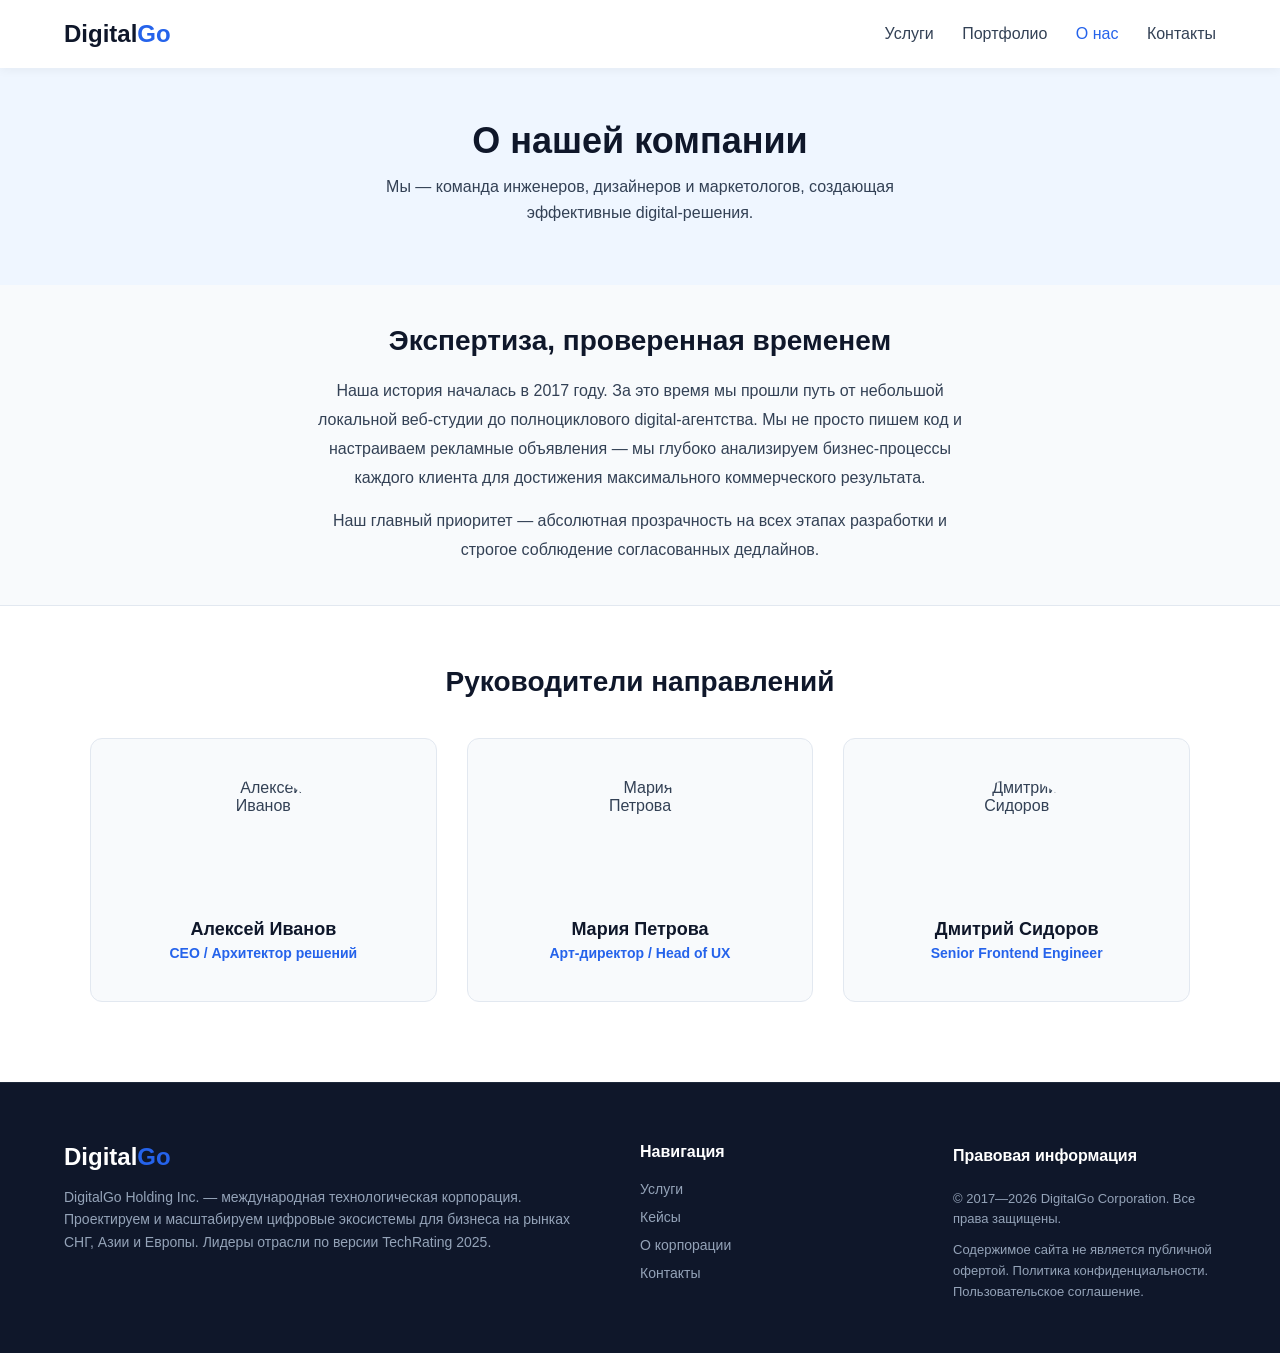
==== about.html @ 2d64a3ae "feat: complete responsive multipage digital agency website" ====
<!DOCTYPE html>
<html lang="ru">
<head>
    <meta charset="UTF-8">
    <meta name="viewport" content="width=device-width, initial-scale=1.0">
    <title>Digital Agency | О команде и ценностях</title>
    <link rel="stylesheet" href="style.css">
</head>
<body>

    <!-- Навигация -->
    <header class="header">
        <a href="index.html" class="logo">Digital<span>Go</span></a>
        <nav class="nav">
            <a href="services.html">Услуги</a>
            <a href="portfolio.html">Портфолио</a>
            <a href="about.html" class="active">О нас</a>
            <a href="contacts.html">Контакты</a>
        </nav>
        <button class="burger" aria-label="Открыть меню"><span></span></button>
    </header>

    <main class="about-page">
        <section class="page-header">
            <h1>О нашей компании</h1>
            <p>Мы — команда инженеров, дизайнеров и маркетологов, создающая эффективные digital-решения.</p>
        </section>

        <!-- Текстовый блок с описанием -->
        <section class="about-info">
            <div class="info-text animate-fade">
                <h2>Экспертиза, проверенная временем</h2>
                <p>Наша история началась в 2017 году. За это время мы прошли путь от небольшой локальной веб-студии до полноциклового digital-агентства. Мы не просто пишем код и настраиваем рекламные объявления — мы глубоко анализируем бизнес-процессы каждого клиента для достижения максимального коммерческого результата.</p>
                <p>Наш главный приоритет — абсолютная прозрачность на всех этапах разработки и строгое соблюдение согласованных дедлайнов.</p>
            </div>
        </section>

        <!-- Блок команды -->
        <section class="team-section">
            <h2>Руководители направлений</h2>
            <div class="team-grid">
                <div class="team-card animate-fade visible">
                    <!-- Заменили div на img и указали путь к фото Алексея -->
                    <img src="https://avatars.mds.yandex.net/i?id=b27d1eb8c3ea9305dc50652d48269d4f9980d5d7-5521534-images-thumbs&n=13" alt="Алексей Иванов" class="team-avatar">
                    <h3>Алексей Иванов</h3>
                    <p>CEO / Архитектор решений</p>
                </div>
                <div class="team-card animate-fade visible">
                    <!-- Заменили div на img и указали путь к фото Марии -->
                    <img src="https://avatars.mds.yandex.net/i?id=34ebe3a2cf95ca1481354c273bfdea820b0a8333-4821100-images-thumbs&n=13" alt="Мария Петрова" class="team-avatar">
                    <h3>Мария Петрова</h3>
                    <p>Арт-директор / Head of UX</p>
                </div>
                <div class="team-card animate-fade visible">
                    <!-- Заменили div на img и указали путь к фото Дмитрия -->
                    <img src="https://avatars.mds.yandex.net/i?id=fb55b5ff623a181c950afc9bd026b73d312f6848-4237635-images-thumbs&n=13" alt="Дмитрий Сидоров" class="team-avatar">
                    <h3>Дмитрий Сидоров</h3>
                    <p>Senior Frontend Engineer</p>
                </div>
            </div>
        </section>

    </main>

        <!-- Подвал сайта (Футер) -->
    <footer class="footer">
        <div class="footer-container">
            <div class="footer-brand">
                <a href="index.html" class="logo">Digital<span>Go</span></a>
                <p>DigitalGo Holding Inc. — международная технологическая корпорация. Проектируем и масштабируем цифровые экосистемы для бизнеса на рынках СНГ, Азии и Европы. Лидеры отрасли по версии TechRating 2025.</p>
            </div>
            <div class="footer-links">
                <h4>Навигация</h4>
                <a href="services.html">Услуги</a>
                <a href="portfolio.html">Кейсы</a>
                <a href="about.html">О корпорации</a>
                <a href="contacts.html">Контакты</a>
            </div>
            <div class="footer-legal">
                <h4>Правовая информация</h4>
                <p>© 2017—2026 DigitalGo Corporation. Все права защищены.</p>
                <p>Содержимое сайта не является публичной офертой. Политика конфиденциальности. Пользовательское соглашение.</p>
            </div>
        </div>
    </footer>

    <script src="script.js"></script>
</body>
</html>
---- style.css ----
:root {
    --primary: #2563eb;
    --dark: #0f172a;
    --light: #f8fafc;
    --text: #334155;
    --error: #ef4444;
    --transition: all 0.3s ease;
}

* {
    box-sizing: border-box;
    margin: 0;
    padding: 0;
    font-family: 'Segoe UI', Tahoma, Geneva, Verdana, sans-serif;
}

body {
    background: var(--light);
    color: var(--text);
    overflow-x: hidden;
}

/* ==========================================================================
   1. ОБЩИЕ КОМПОНЕНТЫ И ХЕДЕР (Для всех страниц)
   ========================================================================== */
.header {
    display: flex;
    justify-content: space-between;
    align-items: center;
    padding: 20px 5%;
    background: #fff;
    box-shadow: 0 2px 10px rgba(0,0,0,0.05);
    position: fixed;
    width: 100%;
    top: 0;
    left: 0;
    z-index: 1000;
}

.logo {
    font-size: 24px;
    font-weight: 700;
    color: var(--dark);
    text-decoration: none;
}

.logo span { color: var(--primary); }

.nav a {
    margin-left: 24px;
    text-decoration: none;
    color: var(--text);
    font-weight: 500;
    transition: var(--transition);
}

.nav a:hover, .nav a.active { color: var(--primary); }

.burger {
    display: none;
    background: none;
    border: none;
    cursor: pointer;
}

/* Общая обертка внутренних страниц для компенсации фиксированного хедера */
.page-wrapper {
    padding-top: 75px;
    min-height: 100vh;
}

/* Общая шапка для внутренних страниц (Услуги, Портфолио, О нас, Контакты) */
.page-header {
    text-align: center;
    padding: 120px 5% 60px; /* Увеличили верхний отступ, чтобы текст ушел из-под шапки */
    background: #eff6ff;
    margin-bottom: 40px;
}

.page-header h1 { font-size: 36px; color: var(--dark); margin-bottom: 12px; }
.page-header p { font-size: 16px; max-width: 600px; margin: 0 auto; color: var(--text); line-height: 1.6; }

/* Общие стили для интерактивных кнопок */
.btn {
    display: inline-block;
    padding: 14px 28px;
    background: var(--primary);
    color: #fff;
    text-decoration: none;
    border-radius: 8px;
    border: none;
    font-weight: 600;
    cursor: pointer;
    font-size: 15px;
    transition: var(--transition);
    text-align: center;
}

.btn:hover { opacity: 0.95; transform: translateY(-1px); }
.btn-outline { background: transparent; border: 2px solid var(--primary); color: var(--primary); }
.btn-outline:hover { background: var(--primary); color: #fff; }
.btn-block { width: 100%; }

/* Базовые классы анимации скролла */
.animate-fade {
    opacity: 0;
    transform: translateY(20px);
    transition: opacity 0.6s ease, transform 0.6s ease;
}

.animate-fade.visible {
    opacity: 1;
    transform: translateY(0);
}

/* ==========================================================================
   2. СТИЛИ ГЛАВНОЙ СТРАНИЦЫ (index.html)
   ========================================================================== */
.hero {
    height: calc(100vh - 75px);
    margin-top: 75px;
    display: flex;
    align-items: center;
    padding: 0 5%;
    background: linear-gradient(135deg, #eff6ff 0%, #dbeafe 100%);
}

.hero-content { max-width: 700px; }
.hero h1 { font-size: 46px; color: var(--dark); margin-bottom: 20px; line-height: 1.2; }
.hero p { font-size: 18px; margin-bottom: 30px; line-height: 1.6; }

.badge {
    display: inline-block;
    padding: 6px 14px;
    background: rgba(37, 99, 235, 0.1);
    color: var(--primary);
    border-radius: 20px;
    font-size: 14px;
    font-weight: 600;
    margin-bottom: 20px;
}

.hero-actions { display: flex; gap: 15px; }

/* Блок статистики */
.stats {
    display: grid;
    grid-template-columns: repeat(3, 1fr);
    gap: 30px;
    padding: 80px 5%;
    background: #fff;
    text-align: center;
}

.stat-item { padding: 20px; }
.stat-number { font-size: 48px; font-weight: 700; color: var(--primary); margin-bottom: 10px; }
.stats p { font-size: 16px; color: var(--text); font-weight: 500; }

/* Короткий блок услуг на главной */
.home-services { padding: 90px 5%; background: var(--light); }
.section-title { text-align: center; margin-bottom: 50px; }
.section-title h2 { font-size: 32px; color: var(--dark); margin-bottom: 15px; }
.section-title p { font-size: 16px; color: var(--text); }

.home-services-grid {
    display: grid;
    grid-template-columns: repeat(auto-fit, minmax(280px, 1fr));
    gap: 30px;
    max-width: 1200px;
    margin: 0 auto;
}

.h-service-card {
    padding: 40px 30px;
    background: #fff;
    border-radius: 12px;
    border: 1px solid #e2e8f0;
    box-shadow: 0 4px 6px rgba(15, 23, 42, 0.02);
    transition: var(--transition);
}

.h-service-card:hover { transform: translateY(-5px); box-shadow: 0 10px 20px rgba(15, 23, 42, 0.05); }
.h-icon { font-size: 16px; font-weight: 700; color: var(--primary); margin-bottom: 15px; opacity: 0.8; }
.h-service-card h3 { margin-bottom: 12px; color: var(--dark); font-size: 20px; }
.h-service-card p { line-height: 1.6; font-size: 15px; }

/* Форма обратной связи */
.feedback { padding: 90px 5%; background: #fff; }
.feedback-container { max-width: 550px; margin: 0 auto; text-align: center; }
.feedback h2 { font-size: 32px; color: var(--dark); margin-bottom: 12px; }
.feedback p { color: var(--text); margin-bottom: 35px; font-size: 16px; }
.form { text-align: left; }

/* Валидация форм */
.form-label { display: block; font-size: 14px; font-weight: 500; color: var(--dark); margin-bottom: 8px; }
.form-group { margin-bottom: 24px; position: relative; }
.form-group input {
    width: 100%;
    padding: 14px 16px;
    border: 1px solid #cbd5e1;
    border-radius: 8px;
    outline: none;
    font-size: 15px;
    transition: var(--transition);
}
.form-group input:focus { border-color: var(--primary); box-shadow: 0 0 0 3px rgba(37, 99, 235, 0.1); }
.error-msg { color: var(--error); font-size: 12px; display: none; margin-top: 6px; }
.form-group.invalid input { border-color: var(--error); }
.form-group.invalid .error-msg { display: block; }

/* ==========================================================================
   3. СТИЛИ СТРАНИЦЫ УСЛУГ (services.html)
   ========================================================================== */
.services-grid {
    display: grid;
    grid-template-columns: repeat(auto-fit, minmax(300px, 1fr));
    gap: 30px;
    max-width: 1200px;
    margin: 0 auto 60px;
    padding: 0 5%;
}

.service-card {
    background: #fff;
    padding: 40px 30px;
    border-radius: 12px;
    box-shadow: 0 4px 15px rgba(15, 23, 42, 0.03);
    border: 1px solid #e2e8f0;
    transition: var(--transition);
}

.service-card:hover {
    transform: translateY(-5px);
    box-shadow: 0 12px 24px rgba(15, 23, 42, 0.06);
}

.service-icon {
    font-size: 40px;
    margin-bottom: 20px;
    display: block;
}

.service-card h3 {
    font-size: 22px;
    color: var(--dark);
    margin-bottom: 12px;
}

.service-card p {
    line-height: 1.6;
    font-size: 15px;
    color: var(--text);
}

/* FAQ Аккордеон */
.faq-section {
    max-width: 800px;
    margin: 80px auto;
    padding: 0 5%;
}

.faq-section h2 {
    text-align: center;
    margin-bottom: 40px;
    font-size: 28px;
    color: var(--dark);
}

.accordion-item {
    background: #fff;
    margin-bottom: 15px;
    border-radius: 8px;
    border: 1px solid #e2e8f0;
    overflow: hidden;
}

.accordion-header {
    width: 100%;
    padding: 22px;
    text-align: left;
    background: none;
    border: none;
    font-size: 18px;
    font-weight: 600;
    color: var(--dark);
    cursor: pointer;
    display: flex;
    justify-content: space-between;
    align-items: center;
}

.accordion-header span {
    font-size: 20px;
    color: var(--primary);
    transition: var(--transition);
}

.accordion-body {
    max-height: 0;
    overflow: hidden;
    transition: max-height 0.3s cubic-bezier(0, 1, 0, 1);
    background: #fafafa;
}

.accordion-body p {
    padding: 22px;
    color: var(--text);
    line-height: 1.7;
    font-size: 15px;
}

.accordion-item.active .accordion-body {
    max-height: 1000px;
    transition: max-height 0.5s ease-in-out;
}

.accordion-item.active .accordion-header span {
    transform: rotate(45deg);
}

/* ==========================================================================
   4. СТИЛИ СТРАНИЦЫ ПОРТФОЛИО (portfolio.html) + ЛАЙТБОКС
   ========================================================================== */
.portfolio-tabs {
    display: flex;
    justify-content: center;
    gap: 15px; m
    argin-bottom: 40px;
    padding: 0 5%;
}

.tab-btn {
    padding: 10px 24px;
    border: 1px solid var(--primary);
    background: none;
    color: var(--primary);
    border-radius: 24px;
    cursor: pointer;
    font-weight: 600;
    transition: var(--transition);
}

.tab-btn.active, .tab-btn:hover {
    background: var(--primary);
    color: #fff;
}

.portfolio-grid {
    display: grid;
    /* grid-template-columns заставит сетку всегда держать 3 колонки на десктопе и не даст карточкам расширяться */
    grid-template-columns: repeat(3, 1fr);
    gap: 30px;
    max-width: 1200px;
    margin: 0 auto 80px;
    padding: 0 5%;
}

.portfolio-item {
    background: #fff;
    border-radius: 12px;
    overflow: hidden;
    box-shadow: 0 4px 15px rgba(15, 23, 42, 0.03);
    border: 1px solid #e2e8f0;
    cursor: pointer;
    transition: var(--transition);
    width: 100%; /* Карточка строго занимает только свою 1/3 часть сетки */
}

.portfolio-item:hover {
    transform: translateY(-5px);
    box-shadow: 0 12px 24px rgba(15, 23, 42, 0.08);
}

.portfolio-img {
    width: 100%;
    height: 220px;
    object-fit: cover; /* Картинка аккуратно заполнит блок, излишки обрежутся без деформации */
    display: block;
}
.portfolio-info {
    padding: 25px;
}
.item-tag {
    font-size: 12px;
    font-weight: 700;
    color: var(--primary);
    text-transform: uppercase;
    letter-spacing: 0.5px;
    display: block;
    margin-bottom: 8px;
}

.portfolio-info h3 {
    font-size: 20px;
    color: var(--dark);
    margin-bottom: 8px;
}

.item-summary {
    font-size: 14px;
    color: var(--text);
    line-height: 1.5;
}

/* Модальное окно */
.modal {
    display: none;
    position: fixed;
    top: 0;
    left: 0;
    width: 100%;
    height: 100%;
    background: rgba(15, 23, 42, 0.6);
    backdrop-filter: blur(4px);
    z-index: 2000;
    align-items: center;
    justify-content: center;
    padding: 20px;
}
.modal.open {
    display: flex;
}

.modal-content {
    background: #fff;
    width: 100%;
    max-width: 600px;
    padding: 40px;
    border-radius: 16px;
    position: relative;
    animation: modalFade 0.3s ease;
}

.modal-close {
    position: absolute;
    top: 20px;
    right: 20px;
    font-size: 32px;
    background: none;
    border: none;
    color: var(--text);
    cursor: pointer;
    line-height: 1;
}

.modal-tag {
    color: var(--primary);
    font-weight: 600;
    font-size: 14px;
}

.modal-title {
    margin: 10px 0 20px;
    color: var(--dark);
    font-size: 26px;
}

.modal-desc {
    line-height: 1.7;
    color: var(--text);
    font-size: 15px;
}

@keyframes modalFade {
    from { opacity: 0; transform: translateY(-20px); }
    to { opacity: 1; transform: translateY(0); }
}

/* ==========================================================================
   5. СТИЛИ СТРАНИЦЫ КОНТАКТОВ (contacts.html)
   ========================================================================== */
.contacts-grid-layout {
    display: grid;
    grid-template-columns: 1fr 1fr;
    gap: 40px;
    max-width: 1100px;
    margin: 0 auto 80px;
    padding: 0 5%;
    align-items: start;
}

.contacts-card-info, .contacts-card-form {
    background: #fff;
    padding: 40px;
    border-radius: 12px;
    box-shadow: 0 4px 20px rgba(15, 23, 42, 0.05);
    border: 1px solid #e2e8f0;
}

.contacts-grid-layout h2 { font-size: 24px; color: var(--dark); margin-bottom: 30px; border-bottom: 2px solid #f1f5f9; padding-bottom: 10px; }
.contact-block-item { display: flex; align-items: flex-start; gap: 20px; margin-bottom: 25px; }
.contact-icon { font-size: 24px; background: #eff6ff; padding: 10px; border-radius: 8px; line-height: 1; }
.contact-block-item strong { display: block; font-size: 14px; color: var(--dark); margin-bottom: 4px; }
.contact-block-item p, .contact-block-item a { font-size: 15px; color: var(--text); text-decoration: none; line-height: 1.5; }
.contact-block-item a:hover { color: var(--primary); text-decoration: underline; }

/* ==========================================================================
   6. СТИЛИ СТРАНИЦЫ «О НАС» (about.html)
   ========================================================================== */
.about-info {
    max-width: 800px;
    margin: 0 auto 40px;
    padding: 0 5%;
    text-align: center;
}

.about-info h2 {
    margin-bottom: 20px;
    color: var(--dark);
    font-size: 28px;
}

.about-info p {
    font-size: 16px;
    line-height: 1.8;
    margin-bottom: 15px;
    color: var(--text);
}

.team-section {
    padding: 60px 5% 80px;
    background: #fff;
    text-align: center;
    border-top: 1px solid #e2e8f0;
}

.team-section h2 {
    margin-bottom: 40px;
    color: var(--dark);
    font-size: 28px;
}

.team-grid {
    display: grid;
    grid-template-columns: repeat(auto-fit, minmax(240px, 1fr)); gap: 30px; max-width: 1100px; margin: 0 auto;
}

.team-card {
    background: var(--light);
    padding: 40px 20px;
    border-radius: 12px;
    border: 1px solid #e2e8f0;
    text-align: center;
}

.team-avatar {
    width: 120px;
    height: 120px;
    border-radius: 50%;
    margin: 0 auto 20px;
    object-fit: cover; /* Это свойство красиво впишет любое фото в круг без искажения пропорций */
    display: block;
}

.team-card h3 {
    font-size: 18px;
    color: var(--dark);
    margin-bottom: 5px;
}

.team-card p {
    font-size: 14px;
    color: var(--primary);
    font-weight: 600;
}

/* ==========================================================================
   7. АДАПТИВНАЯ ВЕРСТКА ДЛЯ ВСЕХ ЭКРАНОВ
   ========================================================================== */
@media (max-width: 992px) {
    .hero h1 { font-size: 36px; }
    .stats { padding: 60px 5%; }
    .stat-number { font-size: 38px; }
}

@media (max-width: 868px) {
    .contacts-grid-layout { grid-template-columns: 1fr; gap: 30px; }
    .contacts-card-info, .contacts-card-form { padding: 30px 20px; }
    .hero { height: auto; padding: 60px 5%; }
    .stats { grid-template-columns: 1fr; gap: 20px; }
    .portfolio-grid { grid-template-columns: 1fr; }
}

@media (max-width: 768px) {
    .nav { display: none; }
    .burger { display: block; width: 30px; height: 20px; position: relative; }
    .burger span, .burger::before, .burger::after { content: ''; position: absolute; width: 100%; height: 2px; background: var(--dark); }
    .burger::before { top: 0; }
    .burger span { top: 9px; }
    .burger::after { bottom: 0; }
    .page-header h1 { font-size: 28px; }
    .hero-actions { flex-direction: column; }
}

/* ==========================================================================
   8. СТИЛИ ДЛЯ ПОДВАЛА (Footer)
   ========================================================================== */
.footer {
    background: var(--dark);
    color: #94a3b8;
    padding: 60px 5% 40px;
    border-top: 1px solid #1e293b;
}

.footer-container {
    max-width: 1200px;
    margin: 0 auto;
    display: grid;
    grid-template-columns: 2fr 1fr 1fr;
    gap: 50px;
}

.footer-brand .logo {
    color: #fff;
    display: inline-block;
    margin-bottom: 15px;
}

.footer-brand p {
    font-size: 14px;
    line-height: 1.6;
}

.footer-links {
    display: flex;
    flex-direction: column;
}

.footer h4 {
    color: #fff;
    font-size: 16px;
    margin-bottom: 20px;
    font-weight: 600;
}

.footer-links a {
    color: #94a3b8;
    text-decoration: none;
    font-size: 14px;
    margin-bottom: 12px;
    transition: var(--transition);
}

.footer-links a:hover {
    color: var(--primary);
    transform: translateX(3px);
}

.footer-legal {
    font-size: 13px;
    line-height: 1.6;
}

.footer-legal p {
    margin-bottom: 10px;
}

/* Адаптив для футера */
@media (max-width: 868px) {
    .footer-container {
        grid-template-columns: 1fr;
        gap: 35px;
    }
    .footer h4 {
        margin-bottom: 12px;
    }
}

.img-center-fix {
    object-position: left center;
}

/* Служебный класс для мягкого скрытия элементов без деформации Grid-сетки */
.portfolio-item-hidden {
    display: none !important;
}
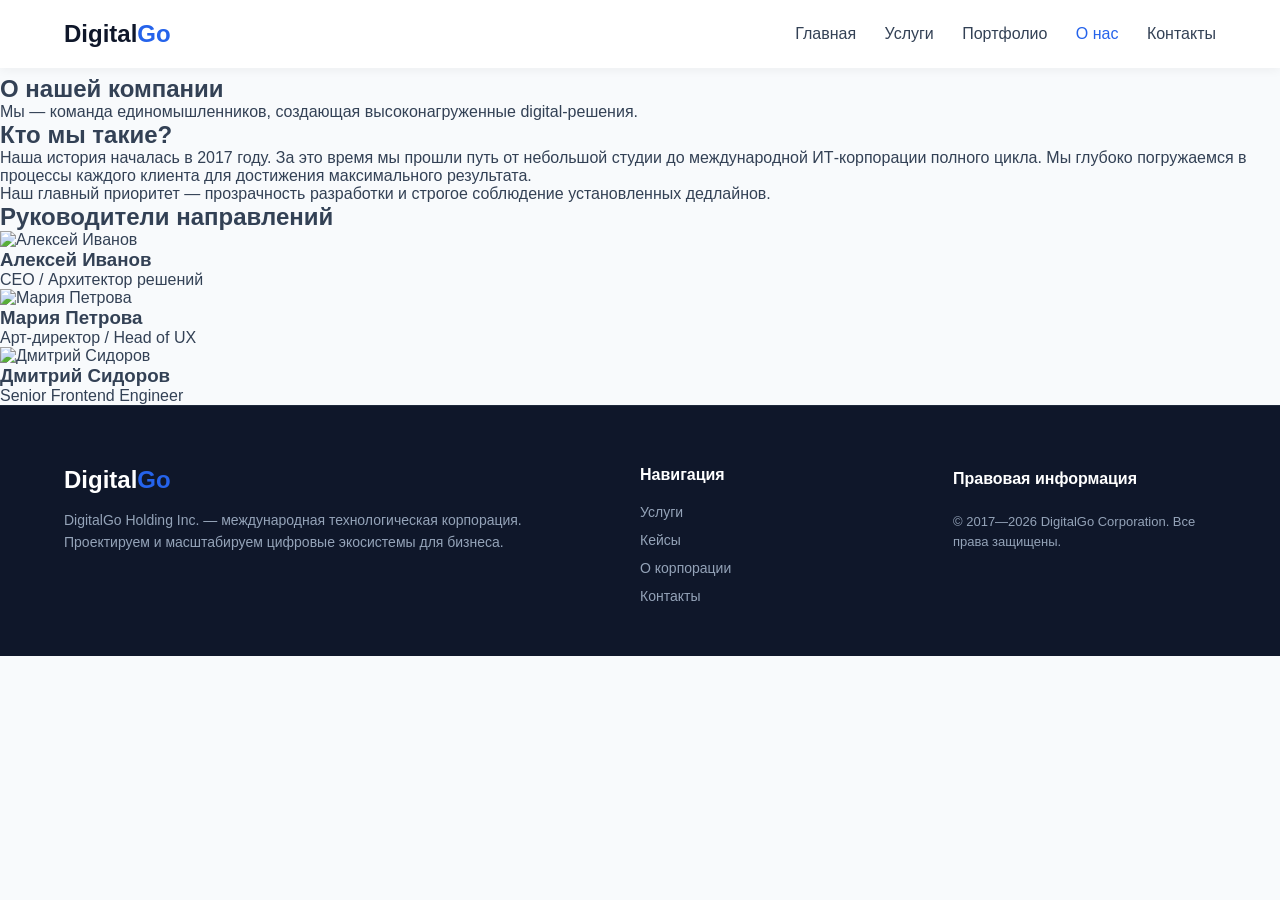
==== commit 6b9ca283: "fix: align DOM structure and layout wrappers on all pages" ====
--- a/about.html
+++ b/about.html
@@ -3,87 +3,90 @@
 <head>
     <meta charset="UTF-8">
     <meta name="viewport" content="width=device-width, initial-scale=1.0">
-    <title>Digital Agency | О команде и ценностях</title>
+    <title>Digital Agency | О нас</title>
     <link rel="stylesheet" href="style.css">
 </head>
 <body>
 
-    <!-- Навигация -->
-    <header class="header">
-        <a href="index.html" class="logo">Digital<span>Go</span></a>
-        <nav class="nav">
-            <a href="services.html">Услуги</a>
-            <a href="portfolio.html">Портфолио</a>
-            <a href="about.html" class="active">О нас</a>
-            <a href="contacts.html">Контакты</a>
-        </nav>
-        <button class="burger" aria-label="Открыть меню"><span></span></button>
-    </header>
+<!-- Навигация -->
+<header class="header">
+    <a href="index.html" class="logo">Digital<span>Go</span></a>
+    <nav class="nav">
+        <a href="index.html">Главная</a>
+        <a href="services.html">Услуги</a>
+        <a href="portfolio.html">Портфолио</a>
+        <a href="about.html" class="active">О нас</a>
+        <a href="contacts.html">Контакты</a>
+    </nav>
+    <button class="burger" aria-label="Opening меню">
+        <span class="line"></span>
+        <span class="line"></span>
+        <span class="line"></span>
+    </button>
+</header>
 
-    <main class="about-page">
-        <section class="page-header">
-            <h1>О нашей компании</h1>
-            <p>Мы — команда инженеров, дизайнеров и маркетологов, создающая эффективные digital-решения.</p>
-        </section>
+<!-- Основной контент страницы -->
+<main class="page-wrapper">
+    <section class="page-header">
+        <h1>О нашей компании</h1>
+        <p>Мы — команда единомышленников, создающая высоконагруженные digital-решения.</p>
+    </section>
 
-        <!-- Текстовый блок с описанием -->
-        <section class="about-info">
-            <div class="info-text animate-fade">
-                <h2>Экспертиза, проверенная временем</h2>
-                <p>Наша история началась в 2017 году. За это время мы прошли путь от небольшой локальной веб-студии до полноциклового digital-агентства. Мы не просто пишем код и настраиваем рекламные объявления — мы глубоко анализируем бизнес-процессы каждого клиента для достижения максимального коммерческого результата.</p>
-                <p>Наш главный приоритет — абсолютная прозрачность на всех этапах разработки и строгое соблюдение согласованных дедлайнов.</p>
+    <section class="about-info">
+        <div class="info-text animate-fade">
+            <h2>Кто мы такие?</h2>
+            <p>Наша история началась в 2017 году. За это время мы прошли путь от небольшой студии до международной
+                ИТ-корпорации полного цикла. Мы глубоко погружаемся в процессы каждого клиента для достижения
+                максимального результата.</p>
+            <p>Наш главный приоритет — прозрачность разработки и строгое соблюдение установленных дедлайнов.</p>
+        </div>
+    </section>
+
+    <!-- Блок команды -->
+    <section class="team-section">
+        <h2>Руководители направлений</h2>
+        <div class="team-grid">
+            <div class="team-card animate-fade">
+                <img src="img/alexey.jpg" alt="Алексей Иванов" class="team-avatar">
+                <h3>Алексей Иванов</h3>
+                <p>CEO / Архитектор решений</p>
             </div>
-        </section>
-
-        <!-- Блок команды -->
-        <section class="team-section">
-            <h2>Руководители направлений</h2>
-            <div class="team-grid">
-                <div class="team-card animate-fade visible">
-                    <!-- Заменили div на img и указали путь к фото Алексея -->
-                    <img src="https://avatars.mds.yandex.net/i?id=b27d1eb8c3ea9305dc50652d48269d4f9980d5d7-5521534-images-thumbs&n=13" alt="Алексей Иванов" class="team-avatar">
-                    <h3>Алексей Иванов</h3>
-                    <p>CEO / Архитектор решений</p>
-                </div>
-                <div class="team-card animate-fade visible">
-                    <!-- Заменили div на img и указали путь к фото Марии -->
-                    <img src="https://avatars.mds.yandex.net/i?id=34ebe3a2cf95ca1481354c273bfdea820b0a8333-4821100-images-thumbs&n=13" alt="Мария Петрова" class="team-avatar">
-                    <h3>Мария Петрова</h3>
-                    <p>Арт-директор / Head of UX</p>
-                </div>
-                <div class="team-card animate-fade visible">
-                    <!-- Заменили div на img и указали путь к фото Дмитрия -->
-                    <img src="https://avatars.mds.yandex.net/i?id=fb55b5ff623a181c950afc9bd026b73d312f6848-4237635-images-thumbs&n=13" alt="Дмитрий Сидоров" class="team-avatar">
-                    <h3>Дмитрий Сидоров</h3>
-                    <p>Senior Frontend Engineer</p>
-                </div>
+            <div class="team-card animate-fade">
+                <img src="img/maria.jpg" alt="Мария Петрова" class="team-avatar">
+                <h3>Мария Петрова</h3>
+                <p>Арт-директор / Head of UX</p>
             </div>
-        </section>
-
-    </main>
-
-        <!-- Подвал сайта (Футер) -->
-    <footer class="footer">
-        <div class="footer-container">
-            <div class="footer-brand">
-                <a href="index.html" class="logo">Digital<span>Go</span></a>
-                <p>DigitalGo Holding Inc. — международная технологическая корпорация. Проектируем и масштабируем цифровые экосистемы для бизнеса на рынках СНГ, Азии и Европы. Лидеры отрасли по версии TechRating 2025.</p>
-            </div>
-            <div class="footer-links">
-                <h4>Навигация</h4>
-                <a href="services.html">Услуги</a>
-                <a href="portfolio.html">Кейсы</a>
-                <a href="about.html">О корпорации</a>
-                <a href="contacts.html">Контакты</a>
-            </div>
-            <div class="footer-legal">
-                <h4>Правовая информация</h4>
-                <p>© 2017—2026 DigitalGo Corporation. Все права защищены.</p>
-                <p>Содержимое сайта не является публичной офертой. Политика конфиденциальности. Пользовательское соглашение.</p>
+            <div class="team-card animate-fade">
+                <img src="img/dmitry.jpg" alt="Дмитрий Сидоров" class="team-avatar">
+                <h3>Дмитрий Сидоров</h3>
+                <p>Senior Frontend Engineer</p>
             </div>
         </div>
-    </footer>
+    </section>
+</main>
 
-    <script src="script.js"></script>
+<!-- Подвал сайта -->
+<footer class="footer">
+    <div class="footer-container">
+        <div class="footer-brand">
+            <a href="index.html" class="logo">Digital<span>Go</span></a>
+            <p>DigitalGo Holding Inc. — международная технологическая корпорация. Проектируем и масштабируем цифровые
+                экосистемы для бизнеса.</p>
+        </div>
+        <div class="footer-links">
+            <h4>Навигация</h4>
+            <a href="services.html">Услуги</a>
+            <a href="portfolio.html">Кейсы</a>
+            <a href="about.html">О корпорации</a>
+            <a href="contacts.html">Контакты</a>
+        </div>
+        <div class="footer-legal">
+            <h4>Правовая информация</h4>
+            <p>© 2017—2026 DigitalGo Corporation. Все права защищены.</p>
+        </div>
+    </div>
+</footer>
+
+<script src="script.js"></script>
 </body>
-</html>+</html>
--- a/style.css
+++ b/style.css
@@ -4,7 +4,7 @@
     --light: #f8fafc;
     --text: #334155;
     --error: #ef4444;
-    --transition: all 0.3s ease;
+    --transition: all 0.3s cubic-bezier(0.4, 0, 0.2, 1);
 }
 
 * {
@@ -20,9 +20,7 @@
     overflow-x: hidden;
 }
 
-/* ==========================================================================
-   1. ОБЩИЕ КОМПОНЕНТЫ И ХЕДЕР (Для всех страниц)
-   ========================================================================== */
+/* 1. ХЕДЕР И НАВИГАЦИЯ */
 .header {
     display: flex;
     justify-content: space-between;
@@ -61,26 +59,127 @@
     background: none;
     border: none;
     cursor: pointer;
-}
-
-/* Общая обертка внутренних страниц для компенсации фиксированного хедера */
-.page-wrapper {
-    padding-top: 75px;
-    min-height: 100vh;
-}
-
-/* Общая шапка для внутренних страниц (Услуги, Портфолио, О нас, Контакты) */
-.page-header {
+    width: 30px;
+    height: 20px;
+    position: relative;
+    z-index: 1001;
+}
+
+.burger .line {
+    display: block;
+    width: 100%;
+    height: 2px;
+    background-color: var(--dark);
+    margin-bottom: 6px;
+    transition: var(--transition);
+}
+
+.burger .line:last-child { margin-bottom: 0; }
+
+/* Анимация превращения бургера в крестик */
+.burger.active .line:nth-child(1) {
+    transform: translateY(8px) rotate(45deg);
+}
+.burger.active .line:nth-child(2) {
+    opacity: 0;
+}
+.burger.active .line:nth-child(3) {
+    transform: translateY(-8px) rotate(-45deg);
+}
+
+/* Обертка контента */
+.page-wrapper, .hero {
+    margin-top: 75px;
+}
+
+/* 2. СТИЛИ ГЛАВНОЙ СТРАНИЦЫ */
+.hero {
+    min-height: calc(100vh - 75px);
+    display: flex;
+    align-items: center;
+    padding: 120px 5% 60px;
+    background: linear-gradient(135deg, #eff6ff 0%, #dbeafe 100%);
+}
+
+.hero-content { max-width: 700px; }
+.hero h1 { font-size: 46px; color: var(--dark); margin-bottom: 20px; line-height: 1.2; }
+.hero p { font-size: 18px; margin-bottom: 30px; line-height: 1.6; }
+
+.badge {
+    display: inline-block;
+    padding: 6px 14px;
+    background: rgba(37, 99, 235, 0.1);
+    color: var(--primary);
+    border-radius: 20px;
+    font-size: 14px;
+    font-weight: 600;
+    margin-bottom: 20px;
+}
+
+.hero-actions { display: flex; gap: 15px; }
+
+.stats {
+    display: grid;
+    grid-template-columns: repeat(3, 1fr);
+    gap: 30px;
+    padding: 80px 5%;
+    background: #fff;
     text-align: center;
-    padding: 120px 5% 60px; /* Увеличили верхний отступ, чтобы текст ушел из-под шапки */
-    background: #eff6ff;
-    margin-bottom: 40px;
-}
-
-.page-header h1 { font-size: 36px; color: var(--dark); margin-bottom: 12px; }
-.page-header p { font-size: 16px; max-width: 600px; margin: 0 auto; color: var(--text); line-height: 1.6; }
-
-/* Общие стили для интерактивных кнопок */
+}
+
+.stat-item { padding: 20px; }
+.stat-number { font-size: 48px; font-weight: 700; color: var(--primary); margin-bottom: 10px; }
+.stats p { font-size: 16px; color: var(--text); font-weight: 500; }
+
+.home-services { padding: 90px 5%; background: var(--light); }
+.section-title { text-align: center; margin-bottom: 50px; }
+.section-title h2 { font-size: 32px; color: var(--dark); margin-bottom: 15px; }
+.section-title p { font-size: 16px; color: var(--text); }
+
+.home-services-grid {
+    display: grid;
+    grid-template-columns: repeat(auto-fit, minmax(280px, 1fr));
+    gap: 30px;
+    max-width: 1200px;
+    margin: 0 auto;
+}
+
+.h-service-card {
+    padding: 40px 30px;
+    background: #fff;
+    border-radius: 12px;
+    border: 1px solid #e2e8f0;
+    box-shadow: 0 4px 6px rgba(15, 23, 42, 0.02);
+    transition: var(--transition);
+}
+
+.h-service-card:hover { transform: translateY(-5px); box-shadow: 0 10px 20px rgba(15, 23, 42, 0.05); }
+.h-icon { font-size: 16px; font-weight: 700; color: var(--primary); margin-bottom: 15px; opacity: 0.8; }
+.h-service-card h3 { margin-bottom: 12px; color: var(--dark); font-size: 20px; }
+.h-service-card p { line-height: 1.6; font-size: 15px; }
+
+.feedback { padding: 90px 5%; background: #fff; }
+.feedback-container { max-width: 550px; margin: 0 auto; text-align: center; }
+.feedback h2 { font-size: 32px; color: var(--dark); margin-bottom: 12px; }
+.feedback p { color: var(--text); margin-bottom: 35px; font-size: 16px; }
+.form { text-align: left; }
+
+.form-label { display: block; font-size: 14px; font-weight: 500; color: var(--dark); margin-bottom: 8px; }
+.form-group { margin-bottom: 24px; position: relative; }
+.form-group input {
+    width: 100%;
+    padding: 14px 16px;
+    border: 1px solid #cbd5e1;
+    border-radius: 8px;
+    outline: none;
+    font-size: 15px;
+    transition: var(--transition);
+}
+.form-group input:focus { border-color: var(--primary); box-shadow: 0 0 0 3px rgba(37, 99, 235, 0.1); }
+.error-msg { color: var(--error); font-size: 12px; display: none; margin-top: 6px; }
+.form-group.invalid input { border-color: var(--error); }
+.form-group.invalid .error-msg { display: block; }
+
 .btn {
     display: inline-block;
     padding: 14px 28px;
@@ -101,471 +200,27 @@
 .btn-outline:hover { background: var(--primary); color: #fff; }
 .btn-block { width: 100%; }
 
-/* Базовые классы анимации скролла */
 .animate-fade {
     opacity: 0;
     transform: translateY(20px);
     transition: opacity 0.6s ease, transform 0.6s ease;
 }
 
-.animate-fade.visible {
-    opacity: 1;
-    transform: translateY(0);
-}
+.animate-fade.visible { opacity: 1; transform: translateY(0); }
+
+/* ПОДВАЛ */
+.footer { background: var(--dark); color: #94a3b8; padding: 60px 5% 40px; border-top: 1px solid #1e293b; margin-top: auto; }
+.footer-container { max-width: 1200px; margin: 0 auto; display: grid; grid-template-columns: 2fr 1fr 1fr; gap: 50px; }
+.footer-brand .logo { color: #fff; display: inline-block; margin-bottom: 15px; }
+.footer-brand p { font-size: 14px; line-height: 1.6; }
+.footer-links { display: flex; flex-direction: column; }
+.footer h4 { color: #fff; font-size: 16px; margin-bottom: 20px; font-weight: 600; }
+.footer-links a { color: #94a3b8; text-decoration: none; font-size: 14px; margin-bottom: 12px; transition: var(--transition); }
+.footer-links a:hover { color: var(--primary); transform: translateX(3px); }
+.footer-legal { font-size: 13px; line-height: 1.6; }
 
 /* ==========================================================================
-   2. СТИЛИ ГЛАВНОЙ СТРАНИЦЫ (index.html)
-   ========================================================================== */
-.hero {
-    height: calc(100vh - 75px);
-    margin-top: 75px;
-    display: flex;
-    align-items: center;
-    padding: 0 5%;
-    background: linear-gradient(135deg, #eff6ff 0%, #dbeafe 100%);
-}
-
-.hero-content { max-width: 700px; }
-.hero h1 { font-size: 46px; color: var(--dark); margin-bottom: 20px; line-height: 1.2; }
-.hero p { font-size: 18px; margin-bottom: 30px; line-height: 1.6; }
-
-.badge {
-    display: inline-block;
-    padding: 6px 14px;
-    background: rgba(37, 99, 235, 0.1);
-    color: var(--primary);
-    border-radius: 20px;
-    font-size: 14px;
-    font-weight: 600;
-    margin-bottom: 20px;
-}
-
-.hero-actions { display: flex; gap: 15px; }
-
-/* Блок статистики */
-.stats {
-    display: grid;
-    grid-template-columns: repeat(3, 1fr);
-    gap: 30px;
-    padding: 80px 5%;
-    background: #fff;
-    text-align: center;
-}
-
-.stat-item { padding: 20px; }
-.stat-number { font-size: 48px; font-weight: 700; color: var(--primary); margin-bottom: 10px; }
-.stats p { font-size: 16px; color: var(--text); font-weight: 500; }
-
-/* Короткий блок услуг на главной */
-.home-services { padding: 90px 5%; background: var(--light); }
-.section-title { text-align: center; margin-bottom: 50px; }
-.section-title h2 { font-size: 32px; color: var(--dark); margin-bottom: 15px; }
-.section-title p { font-size: 16px; color: var(--text); }
-
-.home-services-grid {
-    display: grid;
-    grid-template-columns: repeat(auto-fit, minmax(280px, 1fr));
-    gap: 30px;
-    max-width: 1200px;
-    margin: 0 auto;
-}
-
-.h-service-card {
-    padding: 40px 30px;
-    background: #fff;
-    border-radius: 12px;
-    border: 1px solid #e2e8f0;
-    box-shadow: 0 4px 6px rgba(15, 23, 42, 0.02);
-    transition: var(--transition);
-}
-
-.h-service-card:hover { transform: translateY(-5px); box-shadow: 0 10px 20px rgba(15, 23, 42, 0.05); }
-.h-icon { font-size: 16px; font-weight: 700; color: var(--primary); margin-bottom: 15px; opacity: 0.8; }
-.h-service-card h3 { margin-bottom: 12px; color: var(--dark); font-size: 20px; }
-.h-service-card p { line-height: 1.6; font-size: 15px; }
-
-/* Форма обратной связи */
-.feedback { padding: 90px 5%; background: #fff; }
-.feedback-container { max-width: 550px; margin: 0 auto; text-align: center; }
-.feedback h2 { font-size: 32px; color: var(--dark); margin-bottom: 12px; }
-.feedback p { color: var(--text); margin-bottom: 35px; font-size: 16px; }
-.form { text-align: left; }
-
-/* Валидация форм */
-.form-label { display: block; font-size: 14px; font-weight: 500; color: var(--dark); margin-bottom: 8px; }
-.form-group { margin-bottom: 24px; position: relative; }
-.form-group input {
-    width: 100%;
-    padding: 14px 16px;
-    border: 1px solid #cbd5e1;
-    border-radius: 8px;
-    outline: none;
-    font-size: 15px;
-    transition: var(--transition);
-}
-.form-group input:focus { border-color: var(--primary); box-shadow: 0 0 0 3px rgba(37, 99, 235, 0.1); }
-.error-msg { color: var(--error); font-size: 12px; display: none; margin-top: 6px; }
-.form-group.invalid input { border-color: var(--error); }
-.form-group.invalid .error-msg { display: block; }
-
-/* ==========================================================================
-   3. СТИЛИ СТРАНИЦЫ УСЛУГ (services.html)
-   ========================================================================== */
-.services-grid {
-    display: grid;
-    grid-template-columns: repeat(auto-fit, minmax(300px, 1fr));
-    gap: 30px;
-    max-width: 1200px;
-    margin: 0 auto 60px;
-    padding: 0 5%;
-}
-
-.service-card {
-    background: #fff;
-    padding: 40px 30px;
-    border-radius: 12px;
-    box-shadow: 0 4px 15px rgba(15, 23, 42, 0.03);
-    border: 1px solid #e2e8f0;
-    transition: var(--transition);
-}
-
-.service-card:hover {
-    transform: translateY(-5px);
-    box-shadow: 0 12px 24px rgba(15, 23, 42, 0.06);
-}
-
-.service-icon {
-    font-size: 40px;
-    margin-bottom: 20px;
-    display: block;
-}
-
-.service-card h3 {
-    font-size: 22px;
-    color: var(--dark);
-    margin-bottom: 12px;
-}
-
-.service-card p {
-    line-height: 1.6;
-    font-size: 15px;
-    color: var(--text);
-}
-
-/* FAQ Аккордеон */
-.faq-section {
-    max-width: 800px;
-    margin: 80px auto;
-    padding: 0 5%;
-}
-
-.faq-section h2 {
-    text-align: center;
-    margin-bottom: 40px;
-    font-size: 28px;
-    color: var(--dark);
-}
-
-.accordion-item {
-    background: #fff;
-    margin-bottom: 15px;
-    border-radius: 8px;
-    border: 1px solid #e2e8f0;
-    overflow: hidden;
-}
-
-.accordion-header {
-    width: 100%;
-    padding: 22px;
-    text-align: left;
-    background: none;
-    border: none;
-    font-size: 18px;
-    font-weight: 600;
-    color: var(--dark);
-    cursor: pointer;
-    display: flex;
-    justify-content: space-between;
-    align-items: center;
-}
-
-.accordion-header span {
-    font-size: 20px;
-    color: var(--primary);
-    transition: var(--transition);
-}
-
-.accordion-body {
-    max-height: 0;
-    overflow: hidden;
-    transition: max-height 0.3s cubic-bezier(0, 1, 0, 1);
-    background: #fafafa;
-}
-
-.accordion-body p {
-    padding: 22px;
-    color: var(--text);
-    line-height: 1.7;
-    font-size: 15px;
-}
-
-.accordion-item.active .accordion-body {
-    max-height: 1000px;
-    transition: max-height 0.5s ease-in-out;
-}
-
-.accordion-item.active .accordion-header span {
-    transform: rotate(45deg);
-}
-
-/* ==========================================================================
-   4. СТИЛИ СТРАНИЦЫ ПОРТФОЛИО (portfolio.html) + ЛАЙТБОКС
-   ========================================================================== */
-.portfolio-tabs {
-    display: flex;
-    justify-content: center;
-    gap: 15px; m
-    argin-bottom: 40px;
-    padding: 0 5%;
-}
-
-.tab-btn {
-    padding: 10px 24px;
-    border: 1px solid var(--primary);
-    background: none;
-    color: var(--primary);
-    border-radius: 24px;
-    cursor: pointer;
-    font-weight: 600;
-    transition: var(--transition);
-}
-
-.tab-btn.active, .tab-btn:hover {
-    background: var(--primary);
-    color: #fff;
-}
-
-.portfolio-grid {
-    display: grid;
-    /* grid-template-columns заставит сетку всегда держать 3 колонки на десктопе и не даст карточкам расширяться */
-    grid-template-columns: repeat(3, 1fr);
-    gap: 30px;
-    max-width: 1200px;
-    margin: 0 auto 80px;
-    padding: 0 5%;
-}
-
-.portfolio-item {
-    background: #fff;
-    border-radius: 12px;
-    overflow: hidden;
-    box-shadow: 0 4px 15px rgba(15, 23, 42, 0.03);
-    border: 1px solid #e2e8f0;
-    cursor: pointer;
-    transition: var(--transition);
-    width: 100%; /* Карточка строго занимает только свою 1/3 часть сетки */
-}
-
-.portfolio-item:hover {
-    transform: translateY(-5px);
-    box-shadow: 0 12px 24px rgba(15, 23, 42, 0.08);
-}
-
-.portfolio-img {
-    width: 100%;
-    height: 220px;
-    object-fit: cover; /* Картинка аккуратно заполнит блок, излишки обрежутся без деформации */
-    display: block;
-}
-.portfolio-info {
-    padding: 25px;
-}
-.item-tag {
-    font-size: 12px;
-    font-weight: 700;
-    color: var(--primary);
-    text-transform: uppercase;
-    letter-spacing: 0.5px;
-    display: block;
-    margin-bottom: 8px;
-}
-
-.portfolio-info h3 {
-    font-size: 20px;
-    color: var(--dark);
-    margin-bottom: 8px;
-}
-
-.item-summary {
-    font-size: 14px;
-    color: var(--text);
-    line-height: 1.5;
-}
-
-/* Модальное окно */
-.modal {
-    display: none;
-    position: fixed;
-    top: 0;
-    left: 0;
-    width: 100%;
-    height: 100%;
-    background: rgba(15, 23, 42, 0.6);
-    backdrop-filter: blur(4px);
-    z-index: 2000;
-    align-items: center;
-    justify-content: center;
-    padding: 20px;
-}
-.modal.open {
-    display: flex;
-}
-
-.modal-content {
-    background: #fff;
-    width: 100%;
-    max-width: 600px;
-    padding: 40px;
-    border-radius: 16px;
-    position: relative;
-    animation: modalFade 0.3s ease;
-}
-
-.modal-close {
-    position: absolute;
-    top: 20px;
-    right: 20px;
-    font-size: 32px;
-    background: none;
-    border: none;
-    color: var(--text);
-    cursor: pointer;
-    line-height: 1;
-}
-
-.modal-tag {
-    color: var(--primary);
-    font-weight: 600;
-    font-size: 14px;
-}
-
-.modal-title {
-    margin: 10px 0 20px;
-    color: var(--dark);
-    font-size: 26px;
-}
-
-.modal-desc {
-    line-height: 1.7;
-    color: var(--text);
-    font-size: 15px;
-}
-
-@keyframes modalFade {
-    from { opacity: 0; transform: translateY(-20px); }
-    to { opacity: 1; transform: translateY(0); }
-}
-
-/* ==========================================================================
-   5. СТИЛИ СТРАНИЦЫ КОНТАКТОВ (contacts.html)
-   ========================================================================== */
-.contacts-grid-layout {
-    display: grid;
-    grid-template-columns: 1fr 1fr;
-    gap: 40px;
-    max-width: 1100px;
-    margin: 0 auto 80px;
-    padding: 0 5%;
-    align-items: start;
-}
-
-.contacts-card-info, .contacts-card-form {
-    background: #fff;
-    padding: 40px;
-    border-radius: 12px;
-    box-shadow: 0 4px 20px rgba(15, 23, 42, 0.05);
-    border: 1px solid #e2e8f0;
-}
-
-.contacts-grid-layout h2 { font-size: 24px; color: var(--dark); margin-bottom: 30px; border-bottom: 2px solid #f1f5f9; padding-bottom: 10px; }
-.contact-block-item { display: flex; align-items: flex-start; gap: 20px; margin-bottom: 25px; }
-.contact-icon { font-size: 24px; background: #eff6ff; padding: 10px; border-radius: 8px; line-height: 1; }
-.contact-block-item strong { display: block; font-size: 14px; color: var(--dark); margin-bottom: 4px; }
-.contact-block-item p, .contact-block-item a { font-size: 15px; color: var(--text); text-decoration: none; line-height: 1.5; }
-.contact-block-item a:hover { color: var(--primary); text-decoration: underline; }
-
-/* ==========================================================================
-   6. СТИЛИ СТРАНИЦЫ «О НАС» (about.html)
-   ========================================================================== */
-.about-info {
-    max-width: 800px;
-    margin: 0 auto 40px;
-    padding: 0 5%;
-    text-align: center;
-}
-
-.about-info h2 {
-    margin-bottom: 20px;
-    color: var(--dark);
-    font-size: 28px;
-}
-
-.about-info p {
-    font-size: 16px;
-    line-height: 1.8;
-    margin-bottom: 15px;
-    color: var(--text);
-}
-
-.team-section {
-    padding: 60px 5% 80px;
-    background: #fff;
-    text-align: center;
-    border-top: 1px solid #e2e8f0;
-}
-
-.team-section h2 {
-    margin-bottom: 40px;
-    color: var(--dark);
-    font-size: 28px;
-}
-
-.team-grid {
-    display: grid;
-    grid-template-columns: repeat(auto-fit, minmax(240px, 1fr)); gap: 30px; max-width: 1100px; margin: 0 auto;
-}
-
-.team-card {
-    background: var(--light);
-    padding: 40px 20px;
-    border-radius: 12px;
-    border: 1px solid #e2e8f0;
-    text-align: center;
-}
-
-.team-avatar {
-    width: 120px;
-    height: 120px;
-    border-radius: 50%;
-    margin: 0 auto 20px;
-    object-fit: cover; /* Это свойство красиво впишет любое фото в круг без искажения пропорций */
-    display: block;
-}
-
-.team-card h3 {
-    font-size: 18px;
-    color: var(--dark);
-    margin-bottom: 5px;
-}
-
-.team-card p {
-    font-size: 14px;
-    color: var(--primary);
-    font-weight: 600;
-}
-
-/* ==========================================================================
-   7. АДАПТИВНАЯ ВЕРСТКА ДЛЯ ВСЕХ ЭКРАНОВ
+   МЕДИА-ЗАПРОСЫ (Адаптив)
    ========================================================================== */
 @media (max-width: 992px) {
     .hero h1 { font-size: 36px; }
@@ -573,104 +228,41 @@
     .stat-number { font-size: 38px; }
 }
 
-@media (max-width: 868px) {
-    .contacts-grid-layout { grid-template-columns: 1fr; gap: 30px; }
-    .contacts-card-info, .contacts-card-form { padding: 30px 20px; }
-    .hero { height: auto; padding: 60px 5%; }
+@media (max-width: 768px) {
+    .burger { display: block; } /* Показываем бургер */
+
+    .nav {
+        display: flex !important;
+        flex-direction: column;
+        position: fixed;
+        top: 0;
+        right: -100%; /* Меню спрятано справа */
+        width: 75%;
+        max-width: 300px;
+        height: 100vh;
+        background: #fff;
+        padding: 100px 30px 40px;
+        box-shadow: -5px 0 20px rgba(0,0,0,0.1);
+        gap: 24px;
+        z-index: 1000;
+        transition: right 0.4s cubic-bezier(0.4, 0, 0.2, 1);
+    }
+
+    .nav.active {
+        right: 0; /* Меню выезжает на экран */
+    }
+
+    .nav a {
+        margin: 0;
+        font-size: 18px;
+        font-weight: 600;
+        border-bottom: 1px solid #f1f5f9;
+        padding-bottom: 10px;
+    }
+
+    .hero { height: auto; padding: 140px 5% 60px; }
+    .hero h1 { font-size: 30px; }
+    .hero-actions { flex-direction: column; }
     .stats { grid-template-columns: 1fr; gap: 20px; }
-    .portfolio-grid { grid-template-columns: 1fr; }
-}
-
-@media (max-width: 768px) {
-    .nav { display: none; }
-    .burger { display: block; width: 30px; height: 20px; position: relative; }
-    .burger span, .burger::before, .burger::after { content: ''; position: absolute; width: 100%; height: 2px; background: var(--dark); }
-    .burger::before { top: 0; }
-    .burger span { top: 9px; }
-    .burger::after { bottom: 0; }
-    .page-header h1 { font-size: 28px; }
-    .hero-actions { flex-direction: column; }
-}
-
-/* ==========================================================================
-   8. СТИЛИ ДЛЯ ПОДВАЛА (Footer)
-   ========================================================================== */
-.footer {
-    background: var(--dark);
-    color: #94a3b8;
-    padding: 60px 5% 40px;
-    border-top: 1px solid #1e293b;
-}
-
-.footer-container {
-    max-width: 1200px;
-    margin: 0 auto;
-    display: grid;
-    grid-template-columns: 2fr 1fr 1fr;
-    gap: 50px;
-}
-
-.footer-brand .logo {
-    color: #fff;
-    display: inline-block;
-    margin-bottom: 15px;
-}
-
-.footer-brand p {
-    font-size: 14px;
-    line-height: 1.6;
-}
-
-.footer-links {
-    display: flex;
-    flex-direction: column;
-}
-
-.footer h4 {
-    color: #fff;
-    font-size: 16px;
-    margin-bottom: 20px;
-    font-weight: 600;
-}
-
-.footer-links a {
-    color: #94a3b8;
-    text-decoration: none;
-    font-size: 14px;
-    margin-bottom: 12px;
-    transition: var(--transition);
-}
-
-.footer-links a:hover {
-    color: var(--primary);
-    transform: translateX(3px);
-}
-
-.footer-legal {
-    font-size: 13px;
-    line-height: 1.6;
-}
-
-.footer-legal p {
-    margin-bottom: 10px;
-}
-
-/* Адаптив для футера */
-@media (max-width: 868px) {
-    .footer-container {
-        grid-template-columns: 1fr;
-        gap: 35px;
-    }
-    .footer h4 {
-        margin-bottom: 12px;
-    }
-}
-
-.img-center-fix {
-    object-position: left center;
-}
-
-/* Служебный класс для мягкого скрытия элементов без деформации Grid-сетки */
-.portfolio-item-hidden {
-    display: none !important;
+    .footer-container { grid-template-columns: 1fr; gap: 35px; }
 }
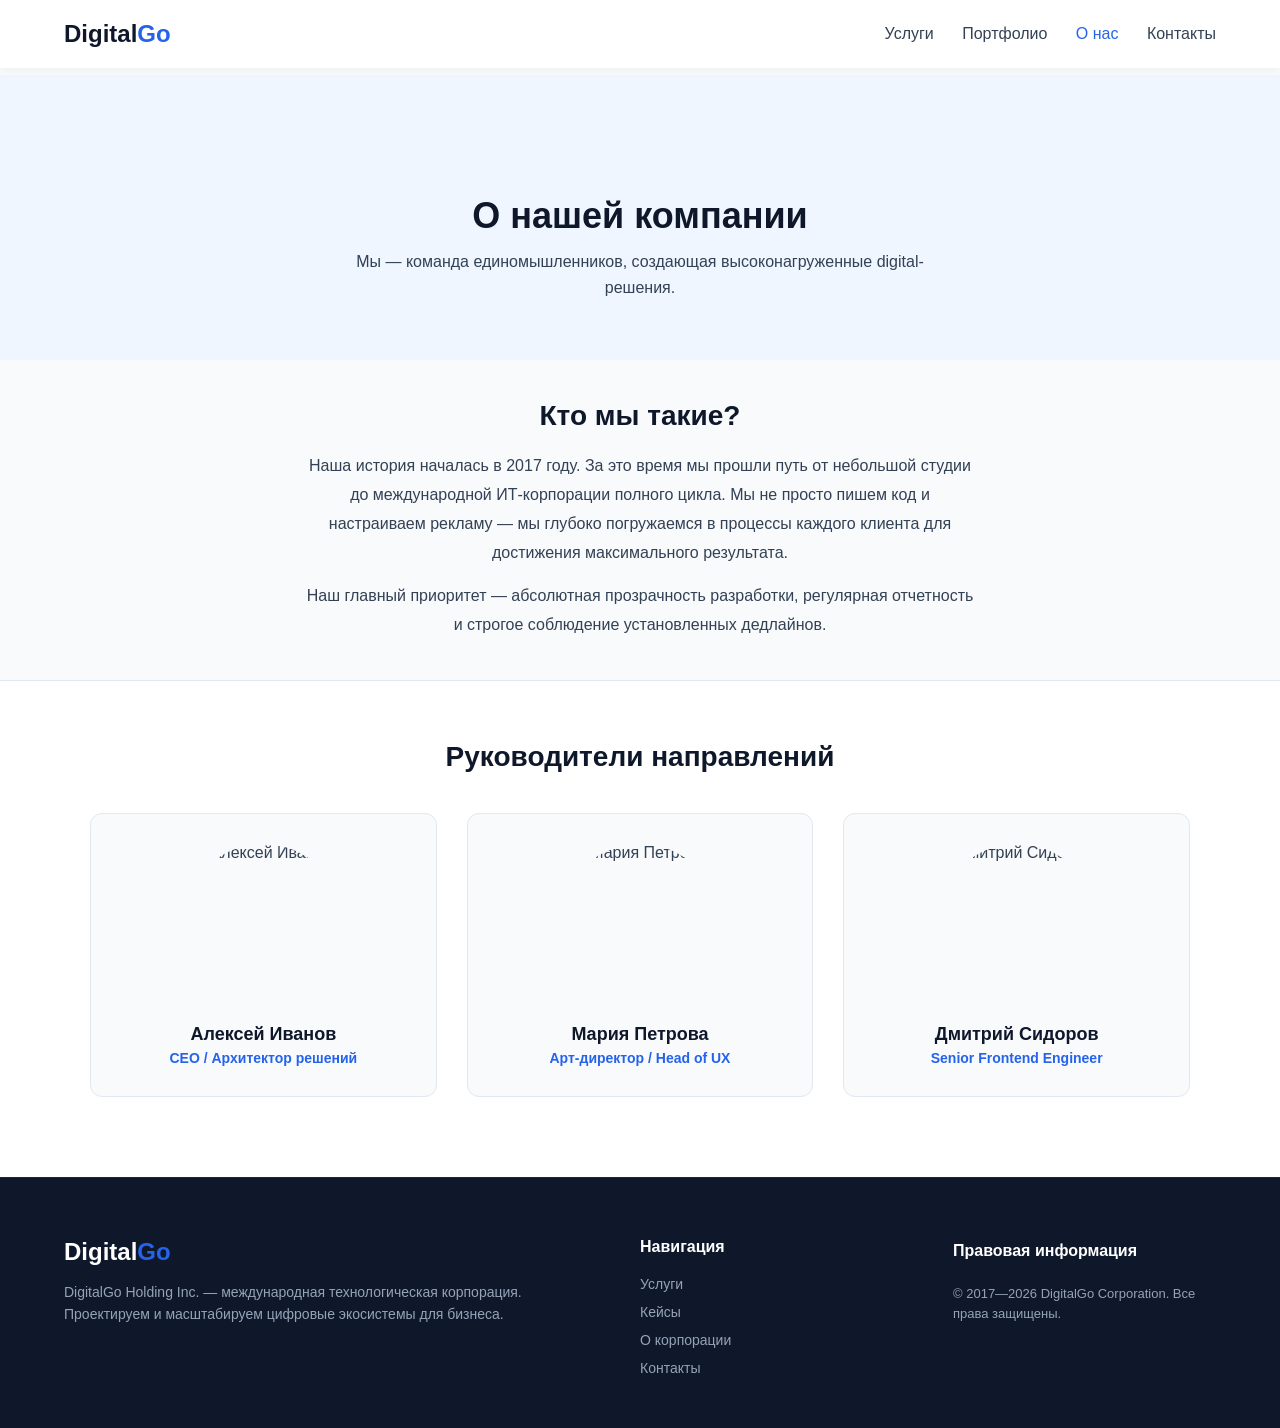
==== commit 539ebece: "bugfix fot mobile screen" ====
--- a/about.html
+++ b/about.html
@@ -12,13 +12,12 @@
 <header class="header">
     <a href="index.html" class="logo">Digital<span>Go</span></a>
     <nav class="nav">
-        <a href="index.html">Главная</a>
         <a href="services.html">Услуги</a>
         <a href="portfolio.html">Портфолио</a>
         <a href="about.html" class="active">О нас</a>
         <a href="contacts.html">Контакты</a>
     </nav>
-    <button class="burger" aria-label="Opening меню">
+    <button class="burger" aria-label="Открыть меню">
         <span class="line"></span>
         <span class="line"></span>
         <span class="line"></span>
@@ -32,13 +31,15 @@
         <p>Мы — команда единомышленников, создающая высоконагруженные digital-решения.</p>
     </section>
 
+    <!-- Текстовое описание корпорации -->
     <section class="about-info">
         <div class="info-text animate-fade">
             <h2>Кто мы такие?</h2>
             <p>Наша история началась в 2017 году. За это время мы прошли путь от небольшой студии до международной
-                ИТ-корпорации полного цикла. Мы глубоко погружаемся в процессы каждого клиента для достижения
-                максимального результата.</p>
-            <p>Наш главный приоритет — прозрачность разработки и строгое соблюдение установленных дедлайнов.</p>
+                ИТ-корпорации полного цикла. Мы не просто пишем код и настраиваем рекламу — мы глубоко погружаемся в
+                процессы каждого клиента для достижения максимального результата.</p>
+            <p>Наш главный приоритет — абсолютная прозрачность разработки, регулярная отчетность и строгое соблюдение
+                установленных дедлайнов.</p>
         </div>
     </section>
 
@@ -46,21 +47,28 @@
     <section class="team-section">
         <h2>Руководители направлений</h2>
         <div class="team-grid">
+
             <div class="team-card animate-fade">
-                <img src="img/alexey.jpg" alt="Алексей Иванов" class="team-avatar">
+                <img src="https://avatars.mds.yandex.net/i?id=b27d1eb8c3ea9305dc50652d48269d4f9980d5d7-5521534-images-thumbs&n=13"
+                     alt="Алексей Иванов" class="team-avatar">
                 <h3>Алексей Иванов</h3>
                 <p>CEO / Архитектор решений</p>
             </div>
+
             <div class="team-card animate-fade">
-                <img src="img/maria.jpg" alt="Мария Петрова" class="team-avatar">
+                <img src="https://avatars.mds.yandex.net/i?id=34ebe3a2cf95ca1481354c273bfdea820b0a8333-4821100-images-thumbs&n=13"
+                     alt="Мария Петрова" class="team-avatar">
                 <h3>Мария Петрова</h3>
                 <p>Арт-директор / Head of UX</p>
             </div>
+
             <div class="team-card animate-fade">
-                <img src="img/dmitry.jpg" alt="Дмитрий Сидоров" class="team-avatar">
+                <img src="https://avatars.mds.yandex.net/i?id=fb55b5ff623a181c950afc9bd026b73d312f6848-4237635-images-thumbs&n=13"
+                     alt="Дмитрий Сидоров" class="team-avatar">
                 <h3>Дмитрий Сидоров</h3>
                 <p>Senior Frontend Engineer</p>
             </div>
+
         </div>
     </section>
 </main>
@@ -89,4 +97,4 @@
 
 <script src="script.js"></script>
 </body>
-</html>
+</html>
--- a/style.css
+++ b/style.css
@@ -20,7 +20,9 @@
     overflow-x: hidden;
 }
 
-/* 1. ХЕДЕР И НАВИГАЦИЯ */
+/* ==========================================================================
+   1. ОБЩИЕ КОМПОНЕНТЫ И ХЕДЕР (Для всех страниц)
+   ========================================================================== */
 .header {
     display: flex;
     justify-content: space-between;
@@ -76,110 +78,28 @@
 
 .burger .line:last-child { margin-bottom: 0; }
 
-/* Анимация превращения бургера в крестик */
-.burger.active .line:nth-child(1) {
-    transform: translateY(8px) rotate(45deg);
-}
-.burger.active .line:nth-child(2) {
-    opacity: 0;
-}
-.burger.active .line:nth-child(3) {
-    transform: translateY(-8px) rotate(-45deg);
-}
-
-/* Обертка контента */
+/* Анимация бургера */
+.burger.active .line:nth-child(1) { transform: translateY(8px) rotate(45deg); }
+.burger.active .line:nth-child(2) { opacity: 0; }
+.burger.active .line:nth-child(3) { transform: translateY(-8px) rotate(-45deg); }
+
+/* Обертка контента внутренних страниц */
 .page-wrapper, .hero {
     margin-top: 75px;
 }
 
-/* 2. СТИЛИ ГЛАВНОЙ СТРАНИЦЫ */
-.hero {
-    min-height: calc(100vh - 75px);
-    display: flex;
-    align-items: center;
+/* Общая шапка внутренних страниц */
+.page-header {
+    text-align: center;
     padding: 120px 5% 60px;
-    background: linear-gradient(135deg, #eff6ff 0%, #dbeafe 100%);
-}
-
-.hero-content { max-width: 700px; }
-.hero h1 { font-size: 46px; color: var(--dark); margin-bottom: 20px; line-height: 1.2; }
-.hero p { font-size: 18px; margin-bottom: 30px; line-height: 1.6; }
-
-.badge {
-    display: inline-block;
-    padding: 6px 14px;
-    background: rgba(37, 99, 235, 0.1);
-    color: var(--primary);
-    border-radius: 20px;
-    font-size: 14px;
-    font-weight: 600;
-    margin-bottom: 20px;
-}
-
-.hero-actions { display: flex; gap: 15px; }
-
-.stats {
-    display: grid;
-    grid-template-columns: repeat(3, 1fr);
-    gap: 30px;
-    padding: 80px 5%;
-    background: #fff;
-    text-align: center;
-}
-
-.stat-item { padding: 20px; }
-.stat-number { font-size: 48px; font-weight: 700; color: var(--primary); margin-bottom: 10px; }
-.stats p { font-size: 16px; color: var(--text); font-weight: 500; }
-
-.home-services { padding: 90px 5%; background: var(--light); }
-.section-title { text-align: center; margin-bottom: 50px; }
-.section-title h2 { font-size: 32px; color: var(--dark); margin-bottom: 15px; }
-.section-title p { font-size: 16px; color: var(--text); }
-
-.home-services-grid {
-    display: grid;
-    grid-template-columns: repeat(auto-fit, minmax(280px, 1fr));
-    gap: 30px;
-    max-width: 1200px;
-    margin: 0 auto;
-}
-
-.h-service-card {
-    padding: 40px 30px;
-    background: #fff;
-    border-radius: 12px;
-    border: 1px solid #e2e8f0;
-    box-shadow: 0 4px 6px rgba(15, 23, 42, 0.02);
-    transition: var(--transition);
-}
-
-.h-service-card:hover { transform: translateY(-5px); box-shadow: 0 10px 20px rgba(15, 23, 42, 0.05); }
-.h-icon { font-size: 16px; font-weight: 700; color: var(--primary); margin-bottom: 15px; opacity: 0.8; }
-.h-service-card h3 { margin-bottom: 12px; color: var(--dark); font-size: 20px; }
-.h-service-card p { line-height: 1.6; font-size: 15px; }
-
-.feedback { padding: 90px 5%; background: #fff; }
-.feedback-container { max-width: 550px; margin: 0 auto; text-align: center; }
-.feedback h2 { font-size: 32px; color: var(--dark); margin-bottom: 12px; }
-.feedback p { color: var(--text); margin-bottom: 35px; font-size: 16px; }
-.form { text-align: left; }
-
-.form-label { display: block; font-size: 14px; font-weight: 500; color: var(--dark); margin-bottom: 8px; }
-.form-group { margin-bottom: 24px; position: relative; }
-.form-group input {
-    width: 100%;
-    padding: 14px 16px;
-    border: 1px solid #cbd5e1;
-    border-radius: 8px;
-    outline: none;
-    font-size: 15px;
-    transition: var(--transition);
-}
-.form-group input:focus { border-color: var(--primary); box-shadow: 0 0 0 3px rgba(37, 99, 235, 0.1); }
-.error-msg { color: var(--error); font-size: 12px; display: none; margin-top: 6px; }
-.form-group.invalid input { border-color: var(--error); }
-.form-group.invalid .error-msg { display: block; }
-
+    background: #eff6ff;
+    margin-bottom: 40px;
+}
+
+.page-header h1 { font-size: 36px; color: var(--dark); margin-bottom: 12px; }
+.page-header p { font-size: 16px; max-width: 600px; margin: 0 auto; color: var(--text); line-height: 1.6; }
+
+/* Кнопки */
 .btn {
     display: inline-block;
     padding: 14px 28px;
@@ -200,6 +120,7 @@
 .btn-outline:hover { background: var(--primary); color: #fff; }
 .btn-block { width: 100%; }
 
+/* Анимации скролла */
 .animate-fade {
     opacity: 0;
     transform: translateY(20px);
@@ -208,7 +129,250 @@
 
 .animate-fade.visible { opacity: 1; transform: translateY(0); }
 
-/* ПОДВАЛ */
+/* ==========================================================================
+   2. СТИЛИ ГЛАВНОЙ СТРАНИЦЫ (index.html)
+   ========================================================================== */
+.hero {
+    min-height: calc(100vh - 75px);
+    display: flex;
+    align-items: center;
+    padding: 120px 5% 60px;
+    background: linear-gradient(135deg, #eff6ff 0%, #dbeafe 100%);
+}
+
+.hero-content { max-width: 700px; }
+.hero h1 { font-size: 46px; color: var(--dark); margin-bottom: 20px; line-height: 1.2; }
+.hero p { font-size: 18px; margin-bottom: 30px; line-height: 1.6; }
+
+.badge {
+    display: inline-block;
+    padding: 6px 14px;
+    background: rgba(37, 99, 235, 0.1);
+    color: var(--primary);
+    border-radius: 20px;
+    font-size: 14px;
+    font-weight: 600;
+    margin-bottom: 20px;
+}
+
+.hero-actions { display: flex; gap: 15px; }
+
+.stats {
+    display: grid;
+    grid-template-columns: repeat(3, 1fr);
+    gap: 30px;
+    padding: 80px 5%;
+    background: #fff;
+    text-align: center;
+}
+
+.stat-item { padding: 20px; }
+.stat-number { font-size: 48px; font-weight: 700; color: var(--primary); margin-bottom: 10px; }
+.stats p { font-size: 16px; color: var(--text); font-weight: 500; }
+
+.home-services { padding: 90px 5%; background: var(--light); }
+.section-title { text-align: center; margin-bottom: 50px; }
+.section-title h2 { font-size: 32px; color: var(--dark); margin-bottom: 15px; }
+.section-title p { font-size: 16px; color: var(--text); }
+
+.home-services-grid {
+    display: grid;
+    grid-template-columns: repeat(auto-fit, minmax(280px, 1fr));
+    gap: 30px;
+    max-width: 1200px;
+    margin: 0 auto;
+}
+
+.h-service-card {
+    padding: 40px 30px;
+    background: #fff;
+    border-radius: 12px;
+    border: 1px solid #e2e8f0;
+    box-shadow: 0 4px 6px rgba(15, 23, 42, 0.02);
+    transition: var(--transition);
+}
+
+.h-service-card:hover { transform: translateY(-5px); box-shadow: 0 10px 20px rgba(15, 23, 42, 0.05); }
+.h-icon { font-size: 16px; font-weight: 700; color: var(--primary); margin-bottom: 15px; opacity: 0.8; }
+.h-service-card h3 { margin-bottom: 12px; color: var(--dark); font-size: 20px; }
+.h-service-card p { line-height: 1.6; font-size: 15px; }
+
+.feedback { padding: 90px 5%; background: #fff; }
+.feedback-container { max-width: 550px; margin: 0 auto; text-align: center; }
+.feedback h2 { font-size: 32px; color: var(--dark); margin-bottom: 12px; }
+.feedback p { color: var(--text); margin-bottom: 35px; font-size: 16px; }
+.form { text-align: left; }
+
+.form-label { display: block; font-size: 14px; font-weight: 500; color: var(--dark); margin-bottom: 8px; }
+.form-group { margin-bottom: 24px; position: relative; }
+.form-group input {
+    width: 100%;
+    padding: 14px 16px;
+    border: 1px solid #cbd5e1;
+    border-radius: 8px;
+    outline: none;
+    font-size: 15px;
+    transition: var(--transition);
+}
+.form-group input:focus { border-color: var(--primary); box-shadow: 0 0 0 3px rgba(37, 99, 235, 0.1); }
+.error-msg { color: var(--error); font-size: 12px; display: none; margin-top: 6px; }
+.form-group.invalid input { border-color: var(--error); }
+.form-group.invalid .error-msg { display: block; }
+
+/* ==========================================================================
+   3. СТИЛИ СТРАНИЦЫ УСЛУГ (services.html)
+   ========================================================================== */
+.services-grid {
+    display: grid;
+    grid-template-columns: repeat(auto-fit, minmax(300px, 1fr));
+    gap: 30px;
+    max-width: 1200px;
+    margin: 0 auto 60px;
+    padding: 0 5%;
+}
+
+.service-card {
+    background: #fff;
+    padding: 40px 30px;
+    border-radius: 12px;
+    box-shadow: 0 4px 15px rgba(15, 23, 42, 0.03);
+    border: 1px solid #e2e8f0;
+    transition: var(--transition);
+}
+
+.service-card:hover { transform: translateY(-5px); box-shadow: 0 12px 24px rgba(15, 23, 42, 0.06); }
+.service-icon { font-size: 40px; margin-bottom: 20px; display: block; }
+.service-card h3 { font-size: 22px; color: var(--dark); margin-bottom: 12px; }
+.service-card p { line-height: 1.6; font-size: 15px; color: var(--text); }
+
+.faq-section { max-width: 800px; margin: 80px auto; padding: 0 5%; }
+.faq-section h2 { text-align: center; margin-bottom: 40px; font-size: 28px; color: var(--dark); }
+.accordion-item { background: #fff; margin-bottom: 15px; border-radius: 8px; border: 1px solid #e2e8f0; overflow: hidden; }
+.accordion-header {
+    width: 100%; padding: 22px; text-align: left; background: none; border: none;
+    font-size: 18px; font-weight: 600; color: var(--dark); cursor: pointer;
+    display: flex; justify-content: space-between; align-items: center;
+}
+.accordion-header span { font-size: 20px; color: var(--primary); transition: var(--transition); }
+.accordion-body { max-height: 0; overflow: hidden; transition: max-height 0.3s cubic-bezier(0, 1, 0, 1); background: #fafafa; }
+.accordion-body p { padding: 22px; color: var(--text); line-height: 1.7; font-size: 15px; }
+.accordion-item.active .accordion-body { max-height: 1000px; transition: max-height 0.5s ease-in-out; }
+.accordion-item.active .accordion-header span { transform: rotate(45deg); }
+
+/* ==========================================================================
+   4. СТИЛИ СТРАНИЦЫ ПОРТФОЛИО (portfolio.html)
+   ========================================================================== */
+.portfolio-tabs { display: flex; justify-content: center; gap: 15px; margin-bottom: 40px; padding: 0 5%; }
+.tab-btn {
+    padding: 10px 24px; border: 1px solid var(--primary); background: none;
+    color: var(--primary); border-radius: 24px; cursor: pointer; font-weight: 600; transition: var(--transition);
+}
+.tab-btn.active, .tab-btn:hover { background: var(--primary); color: #fff; }
+
+.portfolio-grid { display: grid; grid-template-columns: repeat(3, 1fr); gap: 30px; max-width: 1200px; margin: 0 auto 80px; padding: 0 5%; }
+.portfolio-item { background: #fff; border-radius: 12px; overflow: hidden; box-shadow: 0 4px 15px rgba(15, 23, 42, 0.03); border: 1px solid #e2e8f0; cursor: pointer; transition: var(--transition); width: 100%; }
+.portfolio-item:hover { transform: translateY(-5px); box-shadow: 0 12px 24px rgba(15, 23, 42, 0.08); }
+.portfolio-img { width: 100%; height: 220px; object-fit: cover; display: block; }
+.img-center-fix { object-position: center center; }
+.portfolio-info { padding: 25px; }
+.item-tag { font-size: 12px; font-weight: 700; color: var(--primary); text-transform: uppercase; letter-spacing: 0.5px; display: block; margin-bottom: 8px; }
+.portfolio-info h3 { font-size: 20px; color: var(--dark); margin-bottom: 8px; }
+.item-summary { font-size: 14px; color: var(--text); line-height: 1.5; }
+.portfolio-item-hidden { display: none !important; }
+
+/* Модальное окно */
+.modal {
+    display: none; position: fixed; top: 0; left: 0; width: 100%; height: 100%;
+    background: rgba(15, 23, 42, 0.6); backdrop-filter: blur(4px); z-index: 2000;
+    align-items: center; justify-content: center; padding: 20px;
+}
+.modal.open { display: flex; }
+.modal-content {
+    background: #fff; width: 100%; max-width: 600px; padding: 40px;
+    border-radius: 16px; position: relative; animation: modalFade 0.3s ease;
+}
+.modal-close { position: absolute; top: 20px; right: 20px; font-size: 32px; background: none; border: none; color: var(--text); cursor: pointer; line-height: 1; }
+.modal-tag { color: var(--primary); font-weight: 600; font-size: 14px; }
+.modal-title { margin: 10px 0 20px; color: var(--dark); font-size: 26px; }
+.modal-desc { line-height: 1.7; color: var(--text); font-size: 15px; }
+
+@keyframes modalFade {
+    from { opacity: 0; transform: translateY(-20px); }
+    to { opacity: 1; transform: translateY(0); }
+}
+
+/* ==========================================================================
+   5. СТИЛИ СТРАНИЦЫ КОНТАКТОВ (contacts.html)
+   ========================================================================== */
+.contacts-grid-layout {
+    display: grid;
+    grid-template-columns: 1fr 1fr;
+    gap: 40px;
+    max-width: 1100px;
+    margin: 0 auto 80px;
+    padding: 0 5%;
+    align-items: start;
+}
+
+.contacts-card-info, .contacts-card-form {
+    background: #fff;
+    padding: 40px;
+    border-radius: 12px;
+    box-shadow: 0 4px 20px rgba(15, 23, 42, 0.05);
+    border: 1px solid #e2e8f0;
+}
+
+.contacts-grid-layout h2 { font-size: 24px; color: var(--dark); margin-bottom: 30px; border-bottom: 2px solid #f1f5f9; padding-bottom: 10px; }
+.contact-block-item { display: flex; align-items: flex-start; gap: 20px; margin-bottom: 25px; }
+.contact-icon { font-size: 24px; background: #eff6ff; padding: 10px; border-radius: 8px; line-height: 1; }
+.contact-block-item strong { display: block; font-size: 14px; color: var(--dark); margin-bottom: 4px; }
+.contact-block-item p, .contact-block-item a { font-size: 15px; color: var(--text); text-decoration: none; line-height: 1.5; }
+.contact-block-item a:hover { color: var(--primary); text-decoration: underline; }
+
+/* ==========================================================================
+   6. СТИЛИ СТРАНИЦЫ «О НАС» (about.html)
+   ========================================================================== */
+.about-info { max-width: 800px; margin: 0 auto 40px; padding: 0 5%; text-align: center; }
+.about-info h2 { margin-bottom: 20px; color: var(--dark); font-size: 28px; }
+.about-info p { font-size: 16px; line-height: 1.8; margin-bottom: 15px; color: var(--text); }
+
+.team-section { padding: 60px 5% 80px; background: #fff; text-align: center; border-top: 1px solid #e2e8f0; }
+.team-section h2 { margin-bottom: 40px; color: var(--dark); font-size: 28px; }
+
+/* Фиксируем сетку для руководителей (Жесткие 3 колонки на ПК) */
+.team-grid {
+    display: grid;
+    grid-template-columns: repeat(3, 1fr);
+    gap: 30px;
+    max-width: 1100px;
+    margin: 0 auto;
+}
+
+.team-card {
+    background: var(--light);
+    padding: 30px 20px;
+    border-radius: 12px;
+    border: 1px solid #e2e8f0;
+    text-align: center;
+    width: 100%;
+}
+
+/* Ограничиваем размеры аватарки руководителя и делаем её идеально круглой */
+.team-avatar {
+    width: 160px;
+    height: 160px;
+    border-radius: 50%;
+    margin: 0 auto 20px;
+    object-fit: cover;
+    display: block;
+}
+
+.team-card h3 { font-size: 18px; color: var(--dark); margin-bottom: 5px; }
+.team-card p { font-size: 14px; color: var(--primary); font-weight: 600; }
+
+/* ==========================================================================
+   7. ПОДВАЛ (Footer)
+   ========================================================================== */
 .footer { background: var(--dark); color: #94a3b8; padding: 60px 5% 40px; border-top: 1px solid #1e293b; margin-top: auto; }
 .footer-container { max-width: 1200px; margin: 0 auto; display: grid; grid-template-columns: 2fr 1fr 1fr; gap: 50px; }
 .footer-brand .logo { color: #fff; display: inline-block; margin-bottom: 15px; }
@@ -220,49 +384,43 @@
 .footer-legal { font-size: 13px; line-height: 1.6; }
 
 /* ==========================================================================
-   МЕДИА-ЗАПРОСЫ (Адаптив)
-   ========================================================================== */
-@media (max-width: 992px) {
-    .hero h1 { font-size: 36px; }
-    .stats { padding: 60px 5%; }
-    .stat-number { font-size: 38px; }
-}
-
+   8. АДАПТИВНАЯ ВЕРСТКА ДЛЯ ВСЕХ ЭКРАНОВ
+   ========================================================================== */
 @media (max-width: 768px) {
-    .burger { display: block; } /* Показываем бургер */
-
-    .nav {
-        display: flex !important;
+    /* 1. Перестраиваем шапку в колонку и центрируем элементы */
+    header,
+    .nav-container { /* замени класс на имя своего главного контейнера в шапке, если нужно */
+        display: flex;
         flex-direction: column;
-        position: fixed;
-        top: 0;
-        right: -100%; /* Меню спрятано справа */
-        width: 75%;
-        max-width: 300px;
-        height: 100vh;
-        background: #fff;
-        padding: 100px 30px 40px;
-        box-shadow: -5px 0 20px rgba(0,0,0,0.1);
-        gap: 24px;
-        z-index: 1000;
-        transition: right 0.4s cubic-bezier(0.4, 0, 0.2, 1);
+        align-items: center;
+        text-align: center;
+        padding: 15px 0;
     }
 
-    .nav.active {
-        right: 0; /* Меню выезжает на экран */
+    /* 2. Делаем отступ снизу от логотипа, чтобы он не слипался с кнопками */
+    .logo,
+    header a.logo-link,
+    .DigitalGo { /* подставь класс своего тега с логотипом DigitalGo */
+        margin-bottom: 15px;
+        margin-right: 0 !important; /* сбрасываем боковые отступы */
     }
 
-    .nav a {
+    /* 3. Выстраиваем навигацию в ряд с переносом или в линию */
+    .nav,
+    header nav,
+    .nav-menu { /* подставь класс своего тега <nav> или <ul> */
+        display: flex;
+        flex-direction: row; /* кнопки будут идти в одну строку */
+        flex-wrap: wrap;     /* если экран совсем узкий, они аккуратно перенослись */
+        justify-content: center;
+        gap: 15px;           /* расстояние между кнопками */
+        padding: 0;
         margin: 0;
-        font-size: 18px;
-        font-weight: 600;
-        border-bottom: 1px solid #f1f5f9;
-        padding-bottom: 10px;
+        list-style: none;
     }
 
-    .hero { height: auto; padding: 140px 5% 60px; }
-    .hero h1 { font-size: 30px; }
-    .hero-actions { flex-direction: column; }
-    .stats { grid-template-columns: 1fr; gap: 20px; }
-    .footer-container { grid-template-columns: 1fr; gap: 35px; }
+    /* Дополнительно: убираем лишние стили бургер-меню, если они мешают */
+    .burger {
+        display: none !important; /* скрываем иконку бургера, так как меню теперь открыто */
+    }
 }
